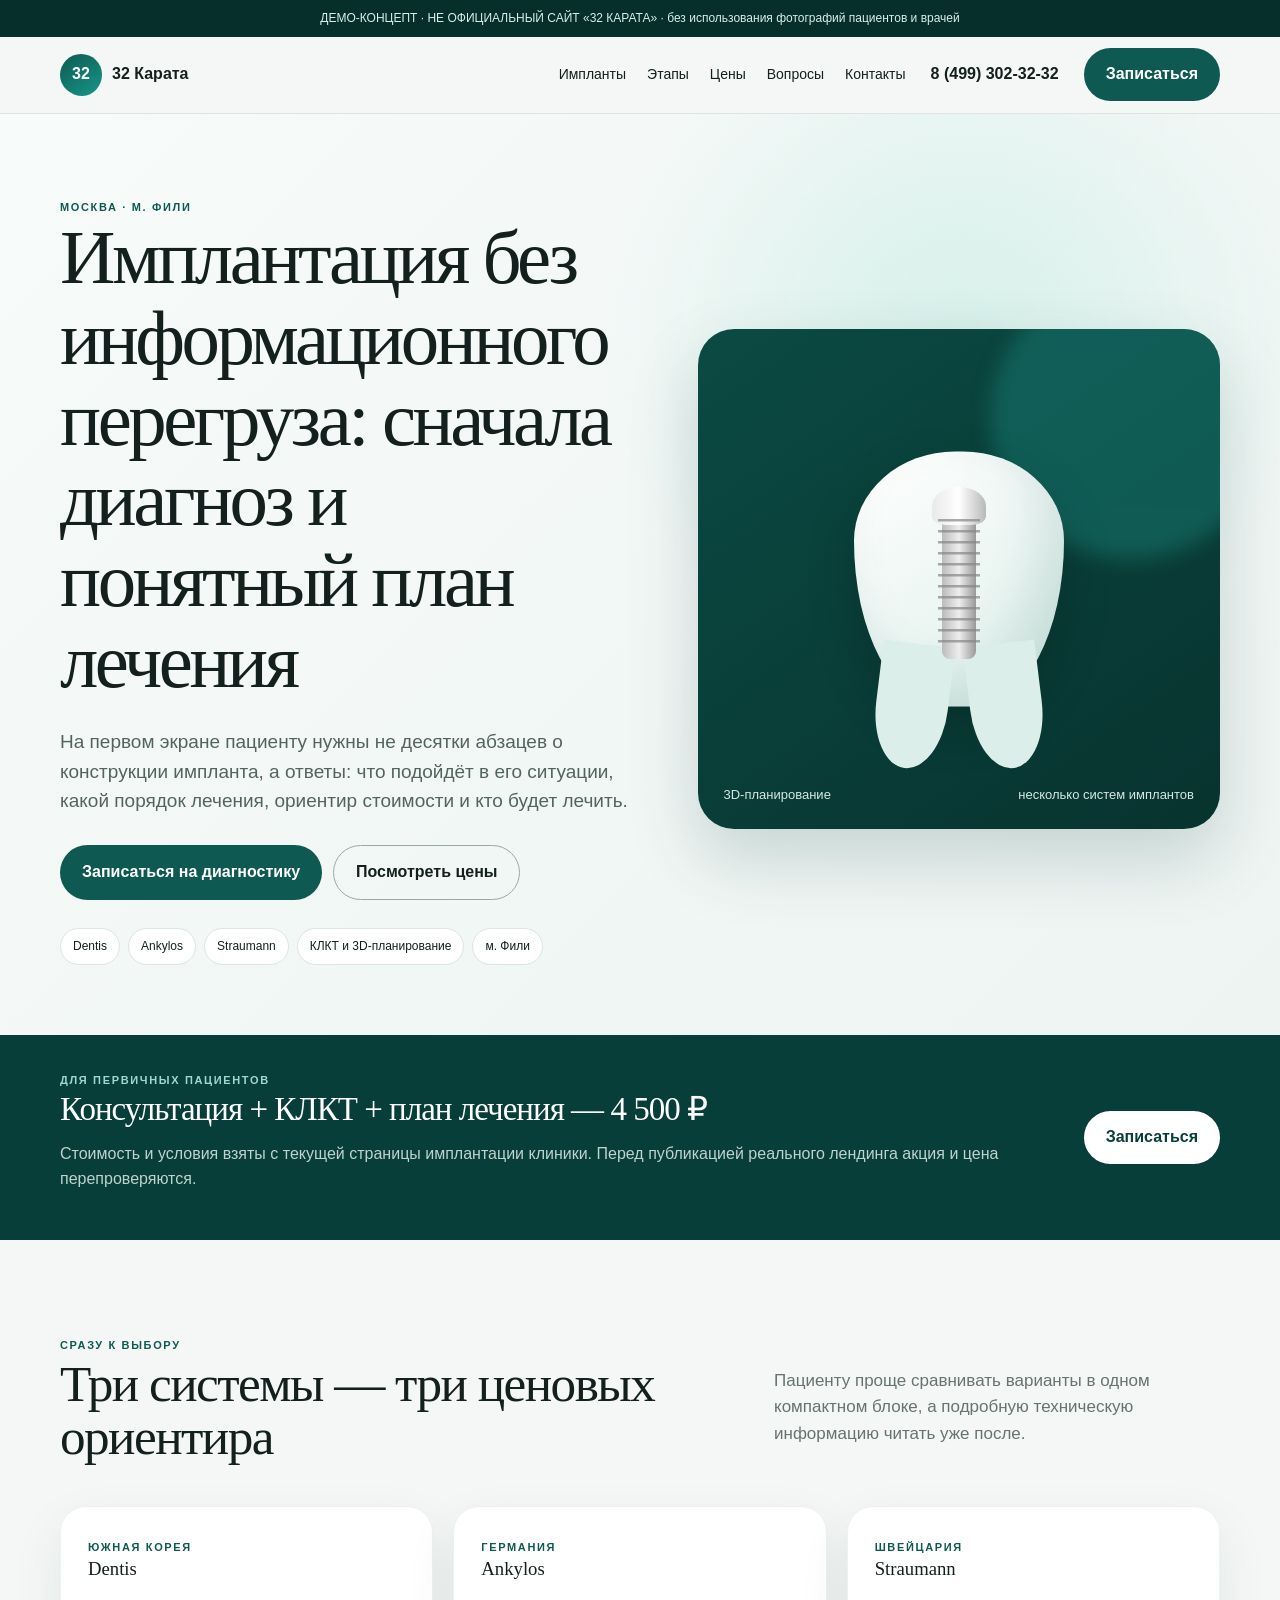
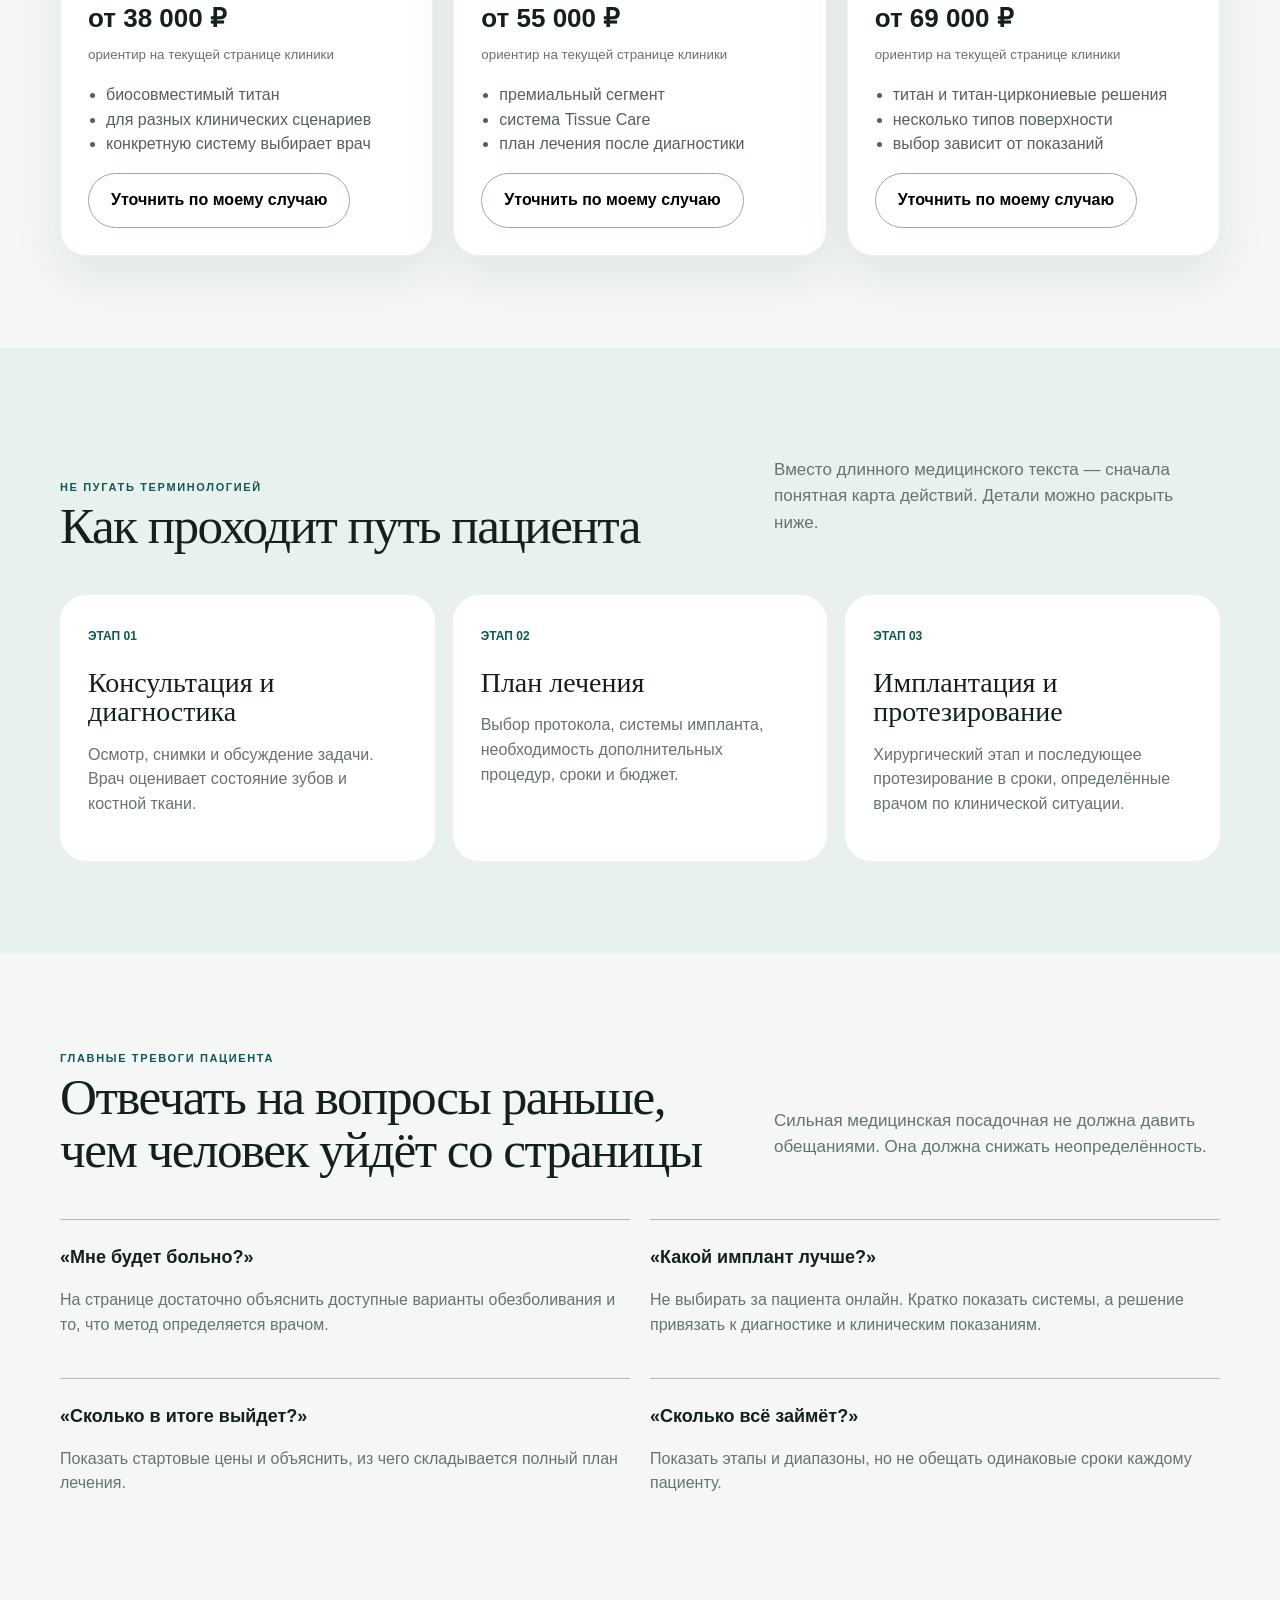
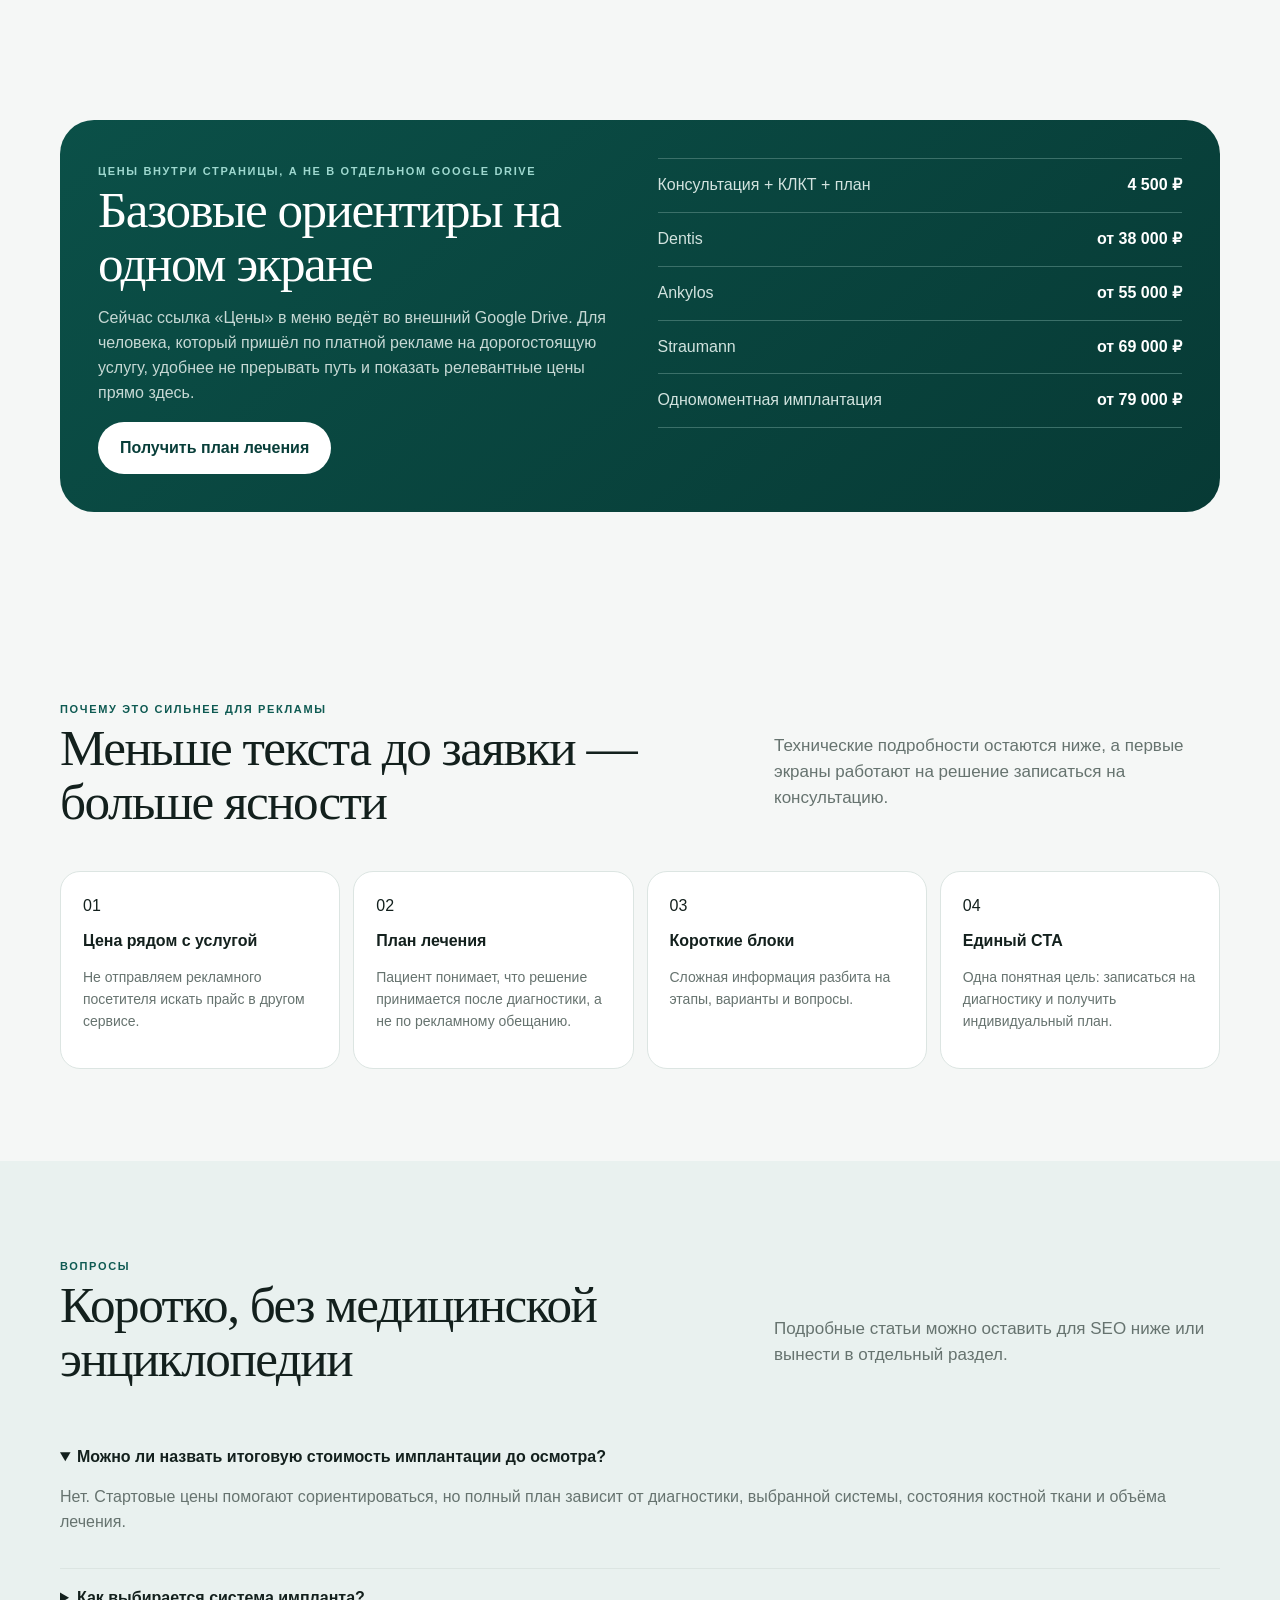
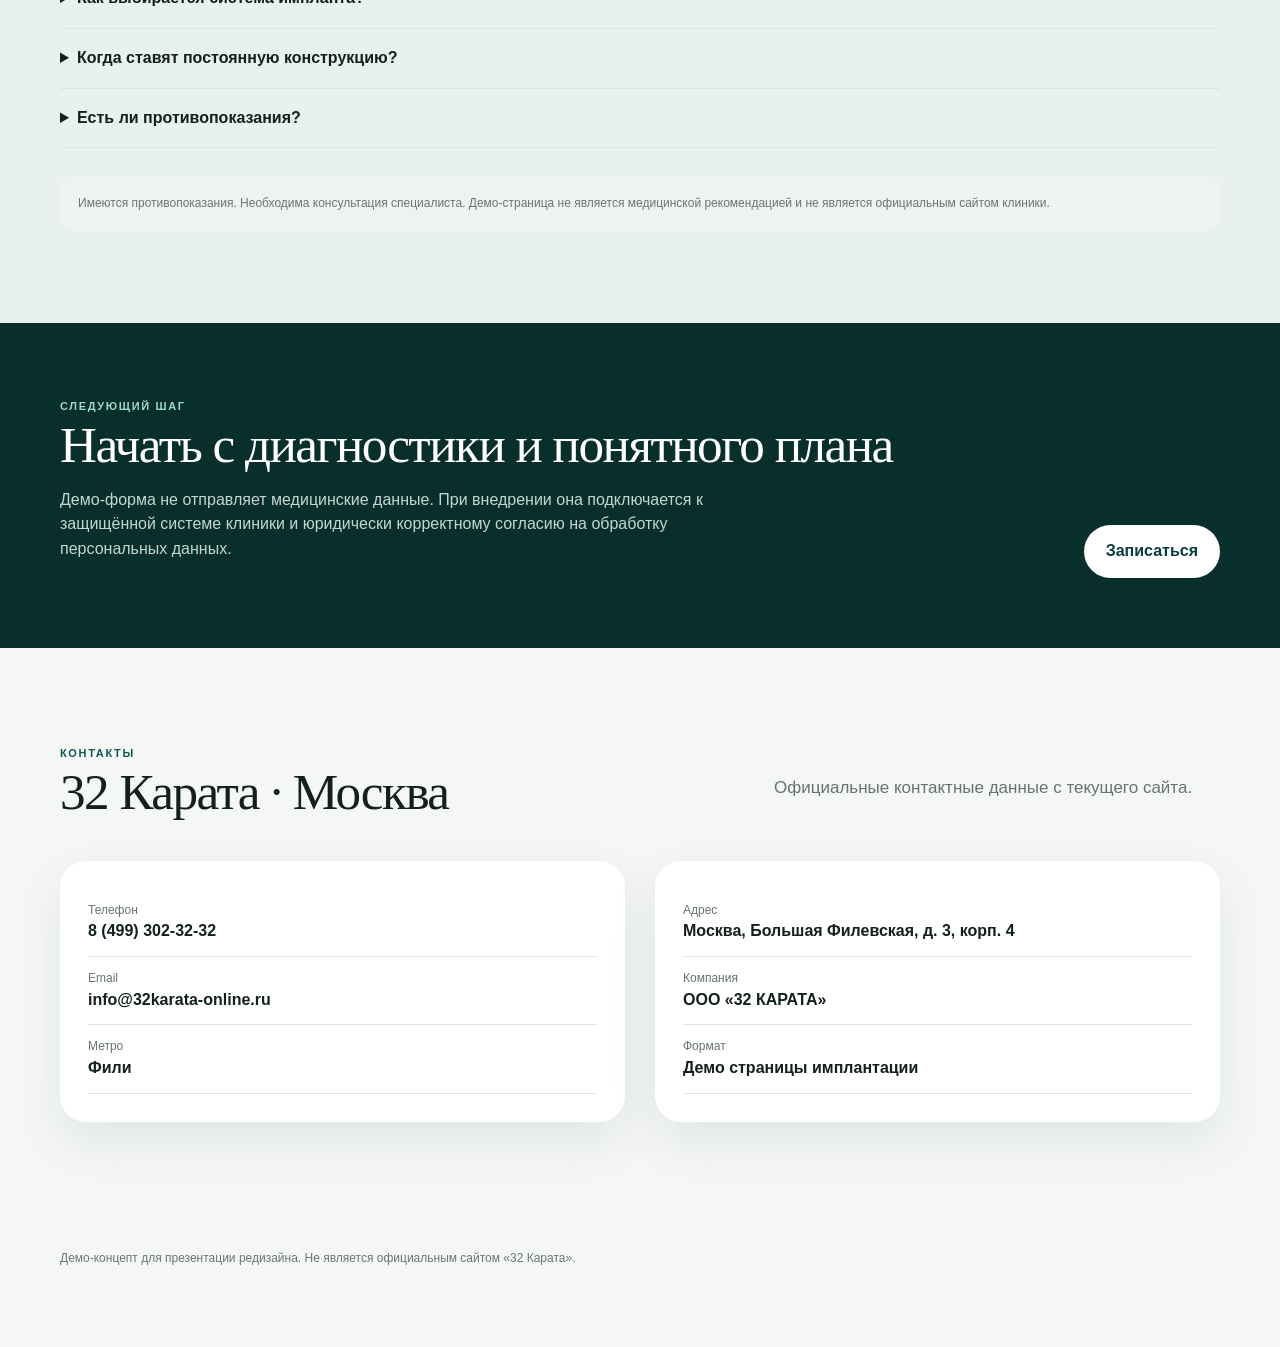
==== 32karata-demo/index.html @ 15fde4e6 "Publish 32 Karata implant demo landing page" ====
<!doctype html>
<html lang="ru">
<head>
<meta charset="utf-8"><meta name="viewport" content="width=device-width,initial-scale=1">
<title>32 Карата — демо-концепт страницы имплантации</title>
<meta name="description" content="Неофициальный демо-концепт посадочной страницы имплантации для клиники 32 Карата.">
<style>
:root{--bg:#f5f7f6;--ink:#13201d;--mut:#66736f;--teal:#0e5a52;--deep:#083e39;--mint:#cceee6;--gold:#c99b55;--card:#fff;--line:#dce5e2;--r:26px;--shadow:0 20px 50px rgba(8,62,57,.09)}*{box-sizing:border-box}html{scroll-behavior:smooth}body{margin:0;background:var(--bg);color:var(--ink);font-family:Inter,Segoe UI,Arial,sans-serif;line-height:1.55}a{color:inherit;text-decoration:none}button,input,textarea{font:inherit}.wrap{width:min(1160px,calc(100% - 34px));margin:auto}.demo{background:#062f2b;color:#d8eeea;padding:9px 15px;text-align:center;font-size:12px}.top{position:sticky;top:0;z-index:40;background:rgba(245,247,246,.94);backdrop-filter:blur(14px);border-bottom:1px solid rgba(10,70,64,.1)}.topin{height:76px;display:flex;align-items:center;gap:25px}.logo{display:flex;gap:10px;align-items:center;font-weight:900}.gem{width:42px;height:42px;border-radius:50% 50% 46% 54%/50% 48% 52% 50%;background:linear-gradient(145deg,var(--teal),#179688);display:grid;place-items:center;color:#fff}.nav{display:flex;gap:21px;margin-left:auto;font-size:14px}.phone{font-weight:900;white-space:nowrap}.btn{border:0;border-radius:999px;padding:14px 22px;font-weight:800;cursor:pointer;display:inline-flex;align-items:center;justify-content:center}.btn-primary{background:var(--teal);color:#fff}.btn-light{background:#fff;color:var(--deep)}.btn-outline{border:1px solid #99aaa5;background:transparent}.hero{padding:80px 0 70px;background:radial-gradient(circle at 75% 25%,#d6f0ea 0,transparent 30%),linear-gradient(135deg,#f7fbfa,#edf4f2)}.hero-grid{display:grid;grid-template-columns:1.05fr .95fr;gap:60px;align-items:center}.ey{font-size:11px;text-transform:uppercase;letter-spacing:.15em;font-weight:900;color:var(--teal)}h1,h2,h3{font-family:Georgia,serif;font-weight:500;line-height:1.05;margin:0}h1{font-size:clamp(46px,6vw,78px);letter-spacing:-.045em}h2{font-size:clamp(36px,4vw,58px);letter-spacing:-.03em}.lead{font-size:19px;color:#53645f;max-width:720px;margin:25px 0 30px}.actions{display:flex;gap:11px;flex-wrap:wrap}.chips{display:flex;gap:8px;flex-wrap:wrap;margin-top:28px}.chip{background:#fff;border:1px solid var(--line);border-radius:999px;padding:8px 12px;font-size:12px}.visual{min-height:500px;border-radius:36px;background:linear-gradient(145deg,#0b4a43,#08332f);position:relative;overflow:hidden;box-shadow:0 30px 70px rgba(8,62,57,.18)}.orb{position:absolute;width:280px;height:280px;border-radius:50%;background:#1a8278;filter:blur(10px);opacity:.45;right:-50px;top:-50px}.tooth{position:absolute;left:50%;top:50%;width:210px;height:255px;transform:translate(-50%,-50%);background:linear-gradient(145deg,#fff,#dceee9);border-radius:48% 48% 42% 42% / 35% 35% 65% 65%;box-shadow:inset -20px -25px 50px rgba(14,90,82,.13),0 20px 50px rgba(0,0,0,.18)}.tooth:before,.tooth:after{content:"";position:absolute;background:#dceee9;width:72px;height:125px;bottom:-62px;border-radius:0 0 55% 55%}.tooth:before{left:22px;transform:rotate(7deg)}.tooth:after{right:22px;transform:rotate(-7deg)}.implant{position:absolute;left:50%;top:51%;transform:translate(-50%,-50%);width:34px;height:150px;background:linear-gradient(90deg,#bbb,#eee,#999);border-radius:8px}.implant:before{content:"";position:absolute;left:-10px;top:-22px;width:54px;height:38px;border-radius:50% 50% 25% 25%;background:linear-gradient(90deg,#e9e9e9,#fff,#b8b8b8)}.implant:after{content:"";position:absolute;inset:8px -4px;background:repeating-linear-gradient(0deg,transparent 0 8px,#858585 9px 11px);opacity:.7}.vlabel{position:absolute;left:26px;right:26px;bottom:24px;color:#d5e8e4;font-size:13px;display:flex;justify-content:space-between}.offer{background:var(--deep);color:#fff;padding:32px 0}.offergrid{display:grid;grid-template-columns:1fr auto;gap:40px;align-items:center}.offer h2{font-size:33px}.offer p{color:#bfd2ce}.section{padding:92px 0}.head{display:grid;grid-template-columns:1.2fr .8fr;gap:45px;align-items:end;margin-bottom:42px}.head p{color:var(--mut);font-size:17px}.systems{display:grid;grid-template-columns:repeat(3,1fr);gap:20px}.system{background:var(--card);padding:27px;border-radius:var(--r);box-shadow:var(--shadow);border:1px solid #edf1ef}.system .price{font-size:26px;font-weight:900;margin:19px 0 4px}.system small{color:var(--mut)}.system ul{padding-left:18px;color:#53615d}.process{background:#e9f1ef}.steps{display:grid;grid-template-columns:repeat(3,1fr);gap:18px}.step{background:#fff;padding:28px;border-radius:var(--r)}.step span{font-size:12px;color:var(--teal);font-weight:900}.step h3{font-size:28px;margin:20px 0 10px}.step p{color:var(--mut)}.fear{display:grid;grid-template-columns:1fr 1fr;gap:20px}.fearcard{border-top:1px solid #aebebb;padding:24px 0}.fearcard b{display:block;font-size:18px}.fearcard p{color:var(--mut)}.pricebox{background:linear-gradient(140deg,#0b5048,#073a35);color:#fff;border-radius:34px;padding:38px}.pricegrid{display:grid;grid-template-columns:1fr 1fr;gap:35px}.pricebox p{color:#c6d8d4}.pricebox .rows{border-top:1px solid #3b7069}.prow{display:flex;justify-content:space-between;gap:25px;padding:14px 0;border-bottom:1px solid #3b7069}.prow span{color:#d2e3df}.prow b{white-space:nowrap}.why{display:grid;grid-template-columns:repeat(4,1fr);gap:13px}.why article{background:#fff;padding:22px;border-radius:20px;border:1px solid var(--line)}.why b{display:block;margin:10px 0}.why p{color:var(--mut);font-size:14px}.faq details{border-bottom:1px solid var(--line);padding:17px 0}.faq summary{font-weight:800;cursor:pointer}.faq p{color:var(--mut)}.cta{background:#082f2b;color:#fff;padding:70px 0}.ctagrid{display:grid;grid-template-columns:1fr auto;gap:40px;align-items:end}.ctagrid p{color:#c5d6d2;max-width:700px}.contacts{display:grid;grid-template-columns:1fr 1fr;gap:30px}.box{background:#fff;padding:28px;border-radius:var(--r);box-shadow:var(--shadow)}.box div{padding:12px 0;border-bottom:1px solid var(--line)}.box span{display:block;color:var(--mut);font-size:12px}.legal{font-size:12px;color:#6a7672;background:#eef3f1;padding:18px;border-radius:14px;margin-top:28px}.footer{padding:35px 0 80px;color:#6b7672;font-size:12px}.modal{display:none;position:fixed;inset:0;z-index:80}.modal.open{display:block}.back{position:absolute;inset:0;background:rgba(0,0,0,.58)}.panel{position:absolute;right:0;top:0;height:100%;width:min(520px,100%);background:#fff;padding:42px;overflow:auto}.close{position:absolute;right:18px;top:12px;border:0;background:none;font-size:34px}.panel form{display:grid;gap:12px;margin-top:20px}.panel input,.panel textarea{padding:13px;border:1px solid var(--line);border-radius:12px}.success{background:#e0f1ed;padding:16px;border-radius:12px}.mobile{display:none}
@media(max-width:900px){.nav{display:none}.hero-grid,.head,.pricegrid,.contacts{grid-template-columns:1fr}.systems{grid-template-columns:1fr 1fr}.why{grid-template-columns:1fr 1fr}.steps{grid-template-columns:1fr}.visual{min-height:380px}.offergrid,.ctagrid{grid-template-columns:1fr}.phone{margin-left:auto}}
@media(max-width:620px){.wrap{width:calc(100% - 24px)}.section{padding:68px 0}.topin{height:66px}.phone{display:none}.hero{padding-top:58px}.systems,.why,.fear{grid-template-columns:1fr}.chips{gap:6px}.mobile{display:grid;grid-template-columns:1fr 1.4fr;position:fixed;left:8px;right:8px;bottom:8px;z-index:60;background:#073d37;border-radius:999px;overflow:hidden}.mobile a,.mobile button{border:0;padding:13px;background:transparent;color:#fff;font-weight:800}.mobile button{background:#cceee6;color:#0b3b36}}
</style>
</head>
<body>
<div class="demo">ДЕМО-КОНЦЕПТ · НЕ ОФИЦИАЛЬНЫЙ САЙТ «32 КАРАТА» · без использования фотографий пациентов и врачей</div>
<header class="top"><div class="wrap topin"><a class="logo" href="#top"><span class="gem">32</span><span>32 Карата</span></a><nav class="nav"><a href="#systems">Импланты</a><a href="#process">Этапы</a><a href="#prices">Цены</a><a href="#faq">Вопросы</a><a href="#contacts">Контакты</a></nav><a class="phone" href="tel:+74993023232">8 (499) 302-32-32</a><button class="btn btn-primary" data-open>Записаться</button></div></header>
<main id="top">
<section class="hero"><div class="wrap hero-grid"><div><span class="ey">Москва · м. Фили</span><h1>Имплантация без информационного перегруза: сначала диагноз и понятный план лечения</h1><p class="lead">На первом экране пациенту нужны не десятки абзацев о конструкции импланта, а ответы: что подойдёт в его ситуации, какой порядок лечения, ориентир стоимости и кто будет лечить.</p><div class="actions"><button class="btn btn-primary" data-open>Записаться на диагностику</button><a class="btn btn-outline" href="#prices">Посмотреть цены</a></div><div class="chips"><span class="chip">Dentis</span><span class="chip">Ankylos</span><span class="chip">Straumann</span><span class="chip">КЛКТ и 3D-планирование</span><span class="chip">м. Фили</span></div></div><div class="visual"><div class="orb"></div><div class="tooth"></div><div class="implant"></div><div class="vlabel"><span>3D-планирование</span><span>несколько систем имплантов</span></div></div></div></section>
<section class="offer"><div class="wrap offergrid"><div><span class="ey" style="color:#9ed8cf">Для первичных пациентов</span><h2>Консультация + КЛКТ + план лечения — 4 500 ₽</h2><p>Стоимость и условия взяты с текущей страницы имплантации клиники. Перед публикацией реального лендинга акция и цена перепроверяются.</p></div><button class="btn btn-light" data-open>Записаться</button></div></section>
<section class="section wrap" id="systems"><div class="head"><div><span class="ey">Сразу к выбору</span><h2>Три системы — три ценовых ориентира</h2></div><p>Пациенту проще сравнивать варианты в одном компактном блоке, а подробную техническую информацию читать уже после.</p></div><div class="systems"><article class="system"><span class="ey">Южная Корея</span><h3>Dentis</h3><div class="price">от 38 000 ₽</div><small>ориентир на текущей странице клиники</small><ul><li>биосовместимый титан</li><li>для разных клинических сценариев</li><li>конкретную систему выбирает врач</li></ul><button class="btn btn-outline" data-open>Уточнить по моему случаю</button></article><article class="system"><span class="ey">Германия</span><h3>Ankylos</h3><div class="price">от 55 000 ₽</div><small>ориентир на текущей странице клиники</small><ul><li>премиальный сегмент</li><li>система Tissue Care</li><li>план лечения после диагностики</li></ul><button class="btn btn-outline" data-open>Уточнить по моему случаю</button></article><article class="system"><span class="ey">Швейцария</span><h3>Straumann</h3><div class="price">от 69 000 ₽</div><small>ориентир на текущей странице клиники</small><ul><li>титан и титан-циркониевые решения</li><li>несколько типов поверхности</li><li>выбор зависит от показаний</li></ul><button class="btn btn-outline" data-open>Уточнить по моему случаю</button></article></div></section>
<section class="section process" id="process"><div class="wrap"><div class="head"><div><span class="ey">Не пугать терминологией</span><h2>Как проходит путь пациента</h2></div><p>Вместо длинного медицинского текста — сначала понятная карта действий. Детали можно раскрыть ниже.</p></div><div class="steps"><article class="step"><span>ЭТАП 01</span><h3>Консультация и диагностика</h3><p>Осмотр, снимки и обсуждение задачи. Врач оценивает состояние зубов и костной ткани.</p></article><article class="step"><span>ЭТАП 02</span><h3>План лечения</h3><p>Выбор протокола, системы импланта, необходимость дополнительных процедур, сроки и бюджет.</p></article><article class="step"><span>ЭТАП 03</span><h3>Имплантация и протезирование</h3><p>Хирургический этап и последующее протезирование в сроки, определённые врачом по клинической ситуации.</p></article></div></div></section>
<section class="section wrap"><div class="head"><div><span class="ey">Главные тревоги пациента</span><h2>Отвечать на вопросы раньше, чем человек уйдёт со страницы</h2></div><p>Сильная медицинская посадочная не должна давить обещаниями. Она должна снижать неопределённость.</p></div><div class="fear"><div><div class="fearcard"><b>«Мне будет больно?»</b><p>На странице достаточно объяснить доступные варианты обезболивания и то, что метод определяется врачом.</p></div><div class="fearcard"><b>«Сколько в итоге выйдет?»</b><p>Показать стартовые цены и объяснить, из чего складывается полный план лечения.</p></div></div><div><div class="fearcard"><b>«Какой имплант лучше?»</b><p>Не выбирать за пациента онлайн. Кратко показать системы, а решение привязать к диагностике и клиническим показаниям.</p></div><div class="fearcard"><b>«Сколько всё займёт?»</b><p>Показать этапы и диапазоны, но не обещать одинаковые сроки каждому пациенту.</p></div></div></div></section>
<section class="section wrap" id="prices"><div class="pricebox"><div class="pricegrid"><div><span class="ey" style="color:#9ed8cf">Цены внутри страницы, а не в отдельном Google Drive</span><h2>Базовые ориентиры на одном экране</h2><p>Сейчас ссылка «Цены» в меню ведёт во внешний Google Drive. Для человека, который пришёл по платной рекламе на дорогостоящую услугу, удобнее не прерывать путь и показать релевантные цены прямо здесь.</p><button class="btn btn-light" data-open>Получить план лечения</button></div><div class="rows"><div class="prow"><span>Консультация + КЛКТ + план</span><b>4 500 ₽</b></div><div class="prow"><span>Dentis</span><b>от 38 000 ₽</b></div><div class="prow"><span>Ankylos</span><b>от 55 000 ₽</b></div><div class="prow"><span>Straumann</span><b>от 69 000 ₽</b></div><div class="prow"><span>Одномоментная имплантация</span><b>от 79 000 ₽</b></div></div></div></div></section>
<section class="section wrap"><div class="head"><div><span class="ey">Почему это сильнее для рекламы</span><h2>Меньше текста до заявки — больше ясности</h2></div><p>Технические подробности остаются ниже, а первые экраны работают на решение записаться на консультацию.</p></div><div class="why"><article><span>01</span><b>Цена рядом с услугой</b><p>Не отправляем рекламного посетителя искать прайс в другом сервисе.</p></article><article><span>02</span><b>План лечения</b><p>Пациент понимает, что решение принимается после диагностики, а не по рекламному обещанию.</p></article><article><span>03</span><b>Короткие блоки</b><p>Сложная информация разбита на этапы, варианты и вопросы.</p></article><article><span>04</span><b>Единый CTA</b><p>Одна понятная цель: записаться на диагностику и получить индивидуальный план.</p></article></div></section>
<section class="section" style="background:#e9f1ef" id="faq"><div class="wrap"><div class="head"><div><span class="ey">Вопросы</span><h2>Коротко, без медицинской энциклопедии</h2></div><p>Подробные статьи можно оставить для SEO ниже или вынести в отдельный раздел.</p></div><div class="faq"><details open><summary>Можно ли назвать итоговую стоимость имплантации до осмотра?</summary><p>Нет. Стартовые цены помогают сориентироваться, но полный план зависит от диагностики, выбранной системы, состояния костной ткани и объёма лечения.</p></details><details><summary>Как выбирается система импланта?</summary><p>Выбор выполняет врач после диагностики с учётом клинической ситуации, показаний и согласованного плана лечения.</p></details><details><summary>Когда ставят постоянную конструкцию?</summary><p>На текущей странице клиники для классического протокола указаны сроки протезирования после приживления имплантата примерно через 3–6 месяцев. Фактический срок определяет врач.</p></details><details><summary>Есть ли противопоказания?</summary><p>Да. Их оценивает врач на консультации. Информация на сайте не заменяет медицинскую диагностику.</p></details></div><div class="legal">Имеются противопоказания. Необходима консультация специалиста. Демо-страница не является медицинской рекомендацией и не является официальным сайтом клиники.</div></div></section>
<section class="cta"><div class="wrap ctagrid"><div><span class="ey" style="color:#9ed8cf">Следующий шаг</span><h2>Начать с диагностики и понятного плана</h2><p>Демо-форма не отправляет медицинские данные. При внедрении она подключается к защищённой системе клиники и юридически корректному согласию на обработку персональных данных.</p></div><button class="btn btn-light" data-open>Записаться</button></div></section>
<section class="section wrap" id="contacts"><div class="head"><div><span class="ey">Контакты</span><h2>32 Карата · Москва</h2></div><p>Официальные контактные данные с текущего сайта.</p></div><div class="contacts"><div class="box"><div><span>Телефон</span><b><a href="tel:+74993023232">8 (499) 302-32-32</a></b></div><div><span>Email</span><b>info@32karata-online.ru</b></div><div><span>Метро</span><b>Фили</b></div></div><div class="box"><div><span>Адрес</span><b>Москва, Большая Филевская, д. 3, корп. 4</b></div><div><span>Компания</span><b>ООО «32 КАРАТА»</b></div><div><span>Формат</span><b>Демо страницы имплантации</b></div></div></div></section>
</main>
<footer class="footer"><div class="wrap">Демо-концепт для презентации редизайна. Не является официальным сайтом «32 Карата».</div></footer>
<div class="mobile"><a href="tel:+74993023232">Позвонить</a><button data-open>Записаться</button></div>
<div class="modal" id="modal"><div class="back" data-close></div><div class="panel"><button class="close" data-close>×</button><span class="ey">Демо-форма</span><h2 style="font-size:42px">Записаться на консультацию</h2><p>В публичном демо отправка отключена. Реальная форма должна работать с согласиями и защищённой системой клиники.</p><form id="f"><input required placeholder="Имя"><input required placeholder="Телефон"><textarea rows="4" placeholder="Удобное время для связи"></textarea><button class="btn btn-primary" type="submit">Оставить заявку</button></form><div class="success" id="ok" hidden><b>Демо готово.</b><br>На реальном сайте здесь будет подтверждение записи.</div></div></div>
<script>const m=document.querySelector('#modal');document.querySelectorAll('[data-open]').forEach(x=>x.onclick=()=>{m.classList.add('open');document.body.style.overflow='hidden'});document.querySelectorAll('[data-close]').forEach(x=>x.onclick=()=>{m.classList.remove('open');document.body.style.overflow=''});document.querySelector('#f').onsubmit=e=>{e.preventDefault();e.target.hidden=true;document.querySelector('#ok').hidden=false};</script>
</body></html>
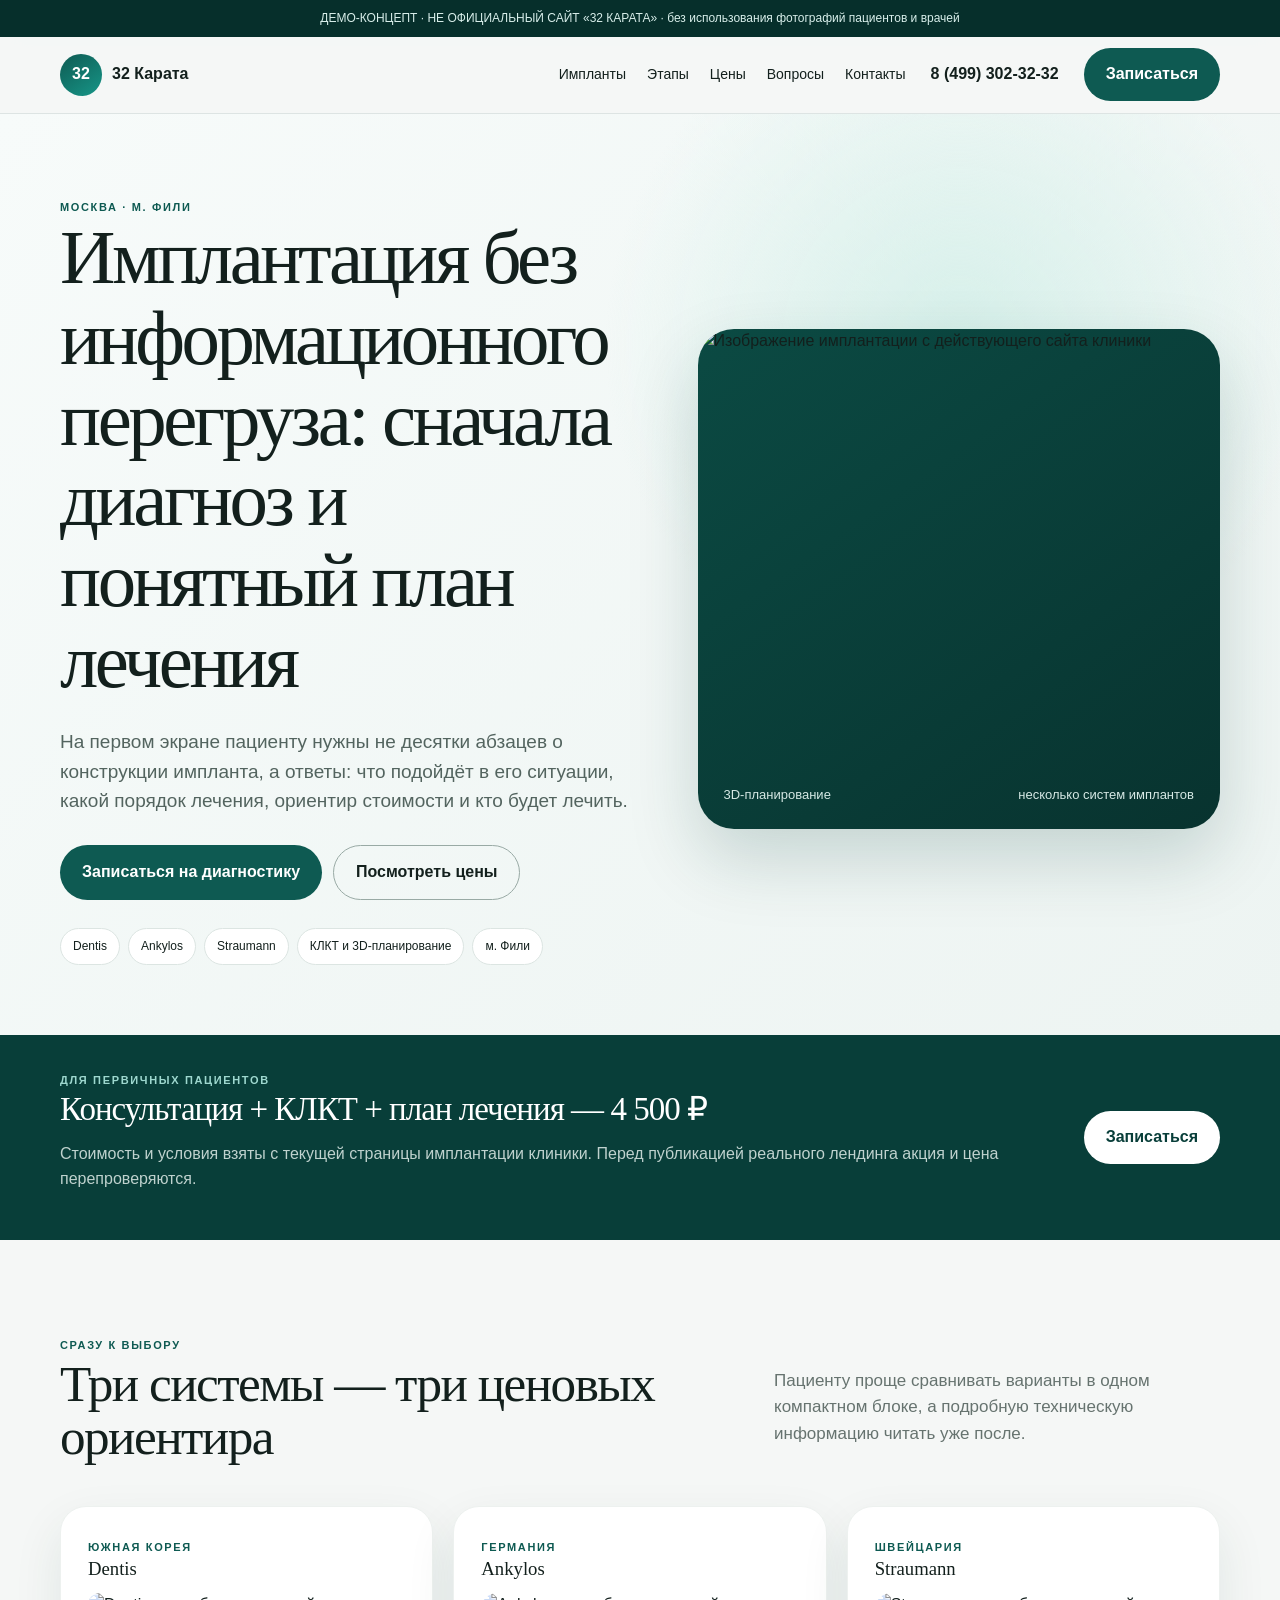
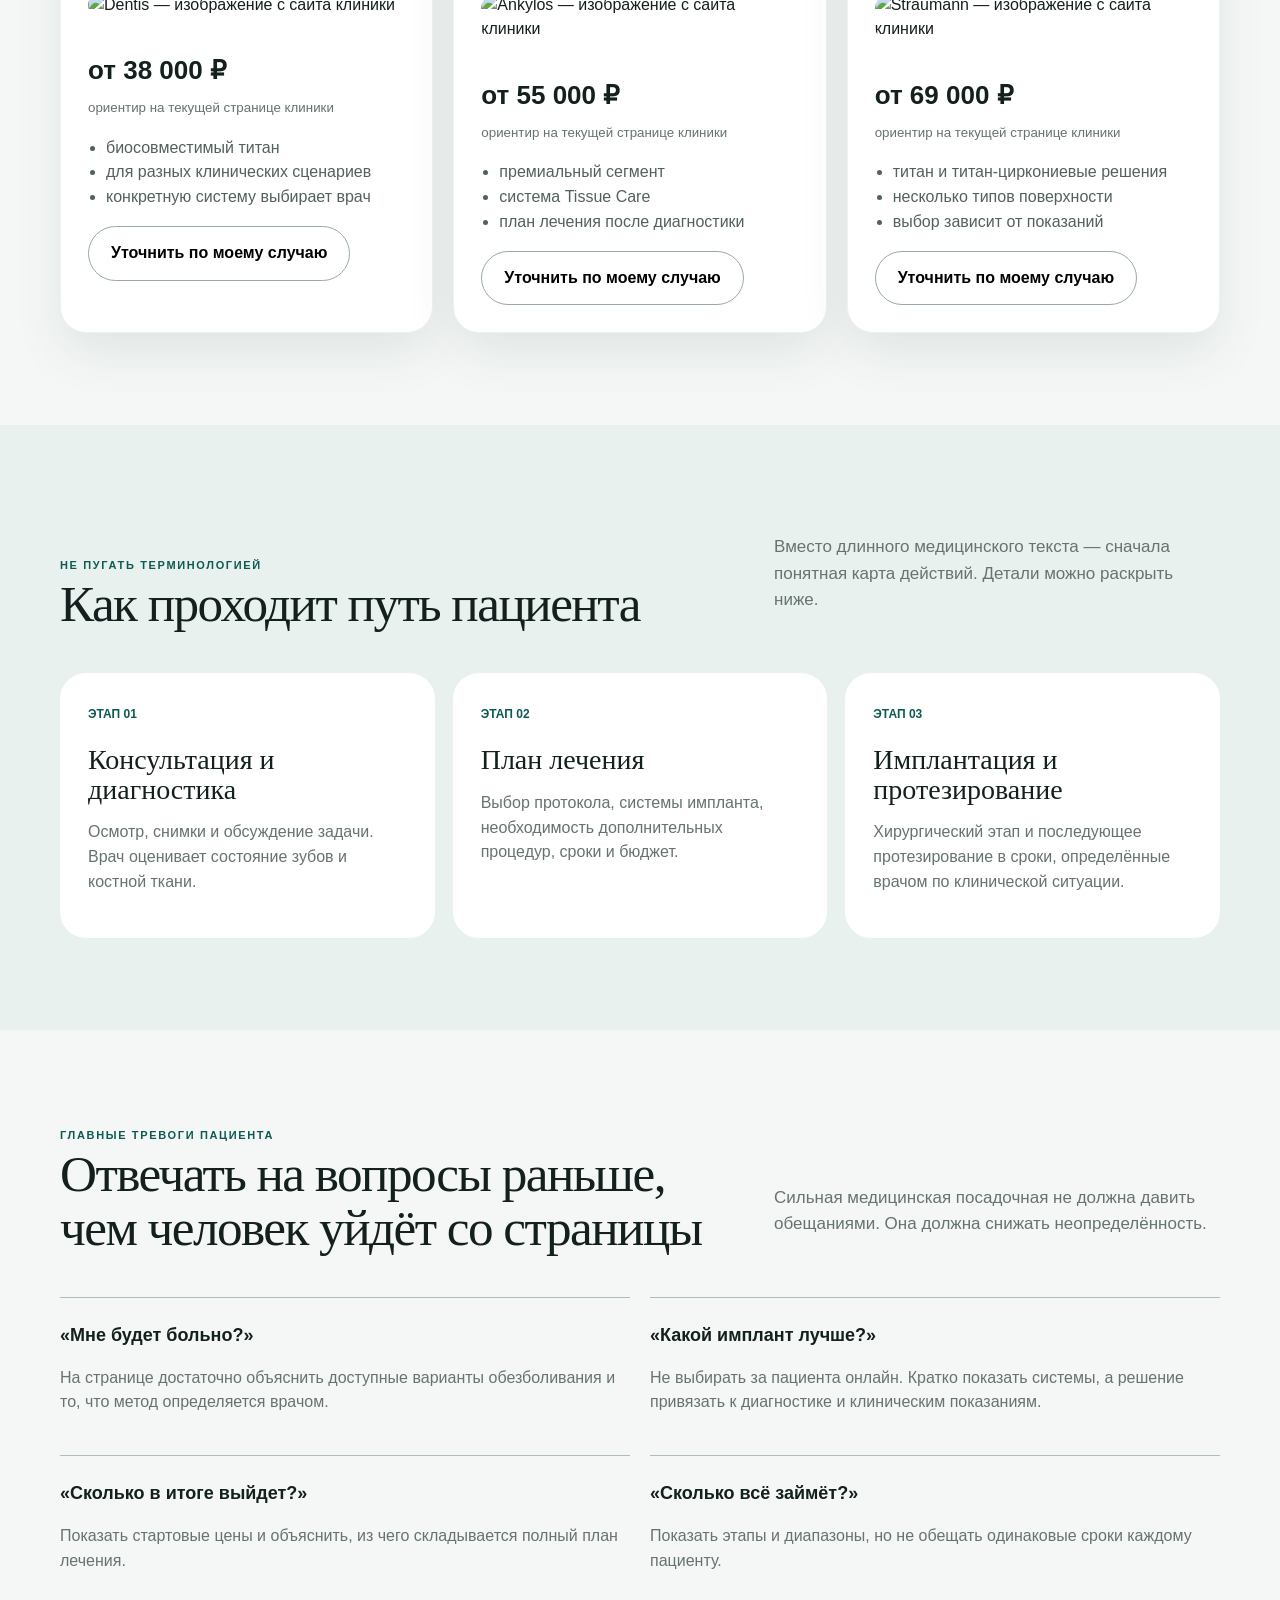
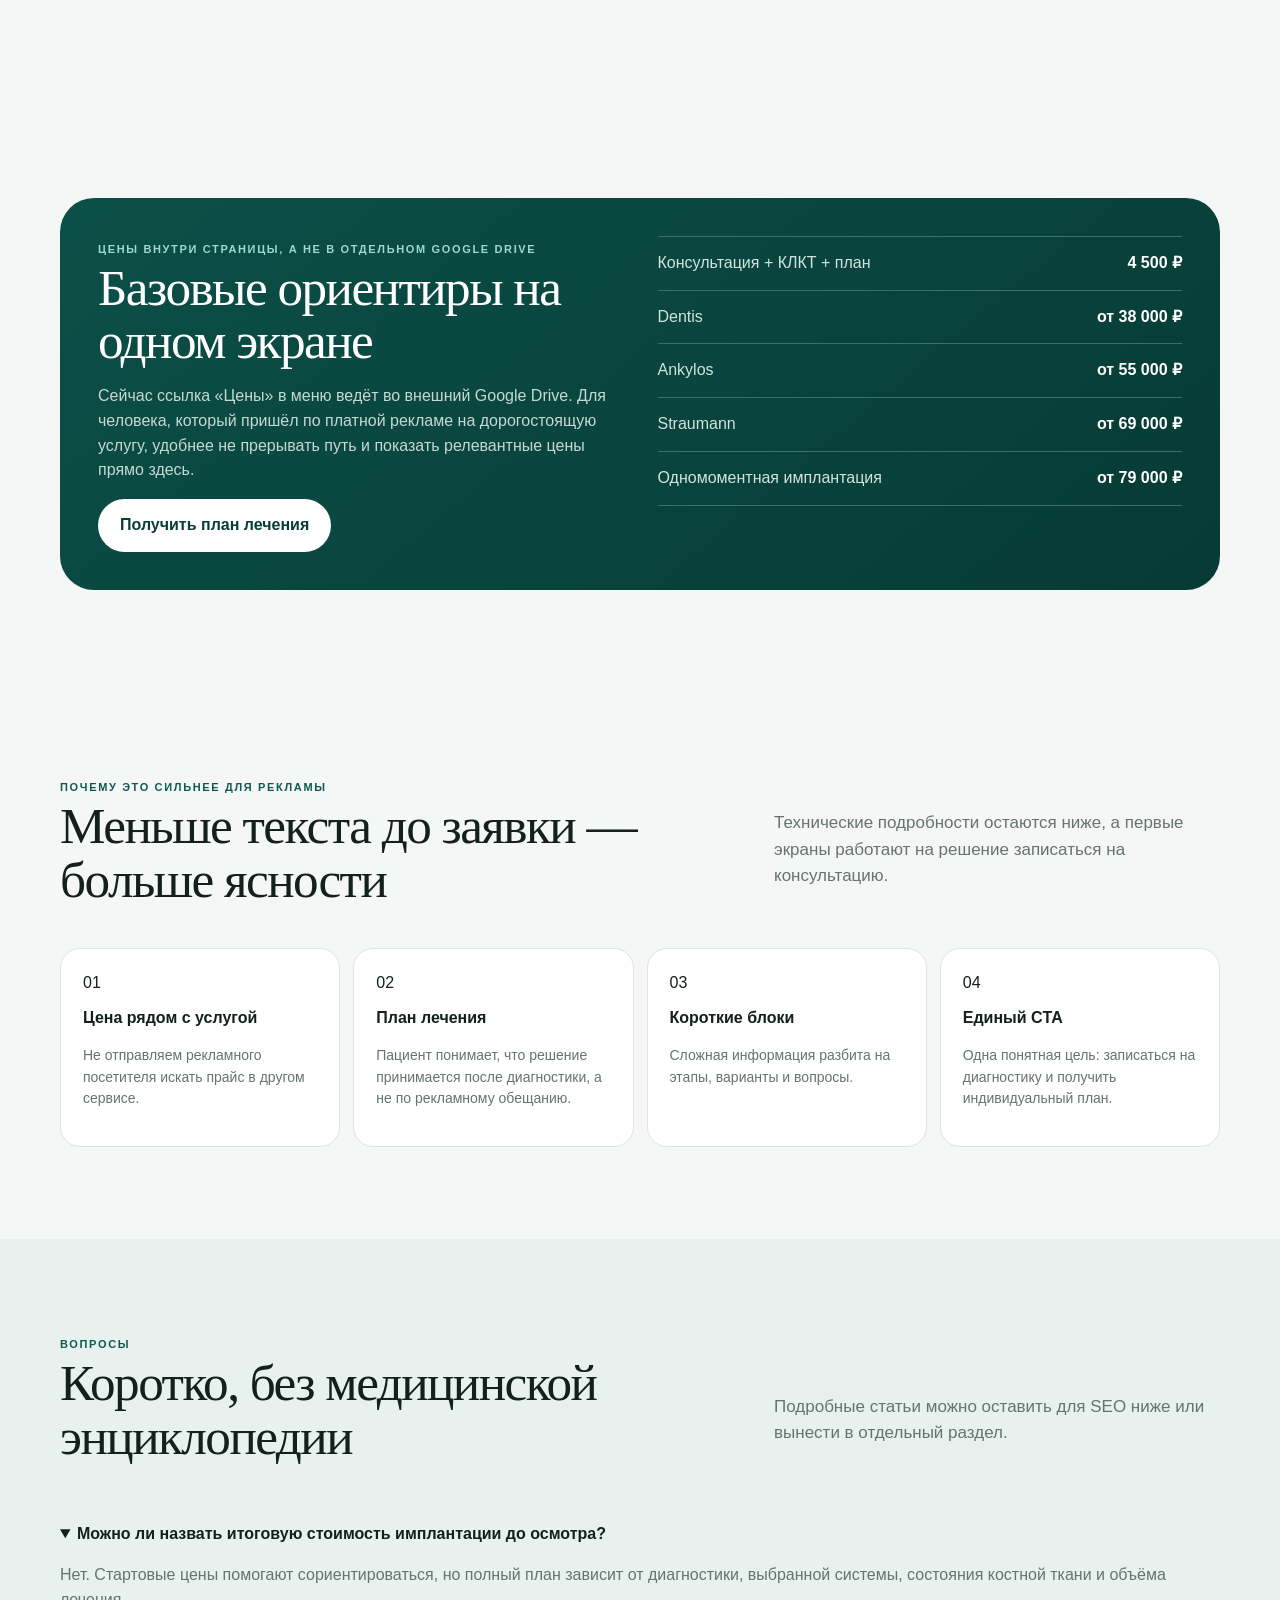
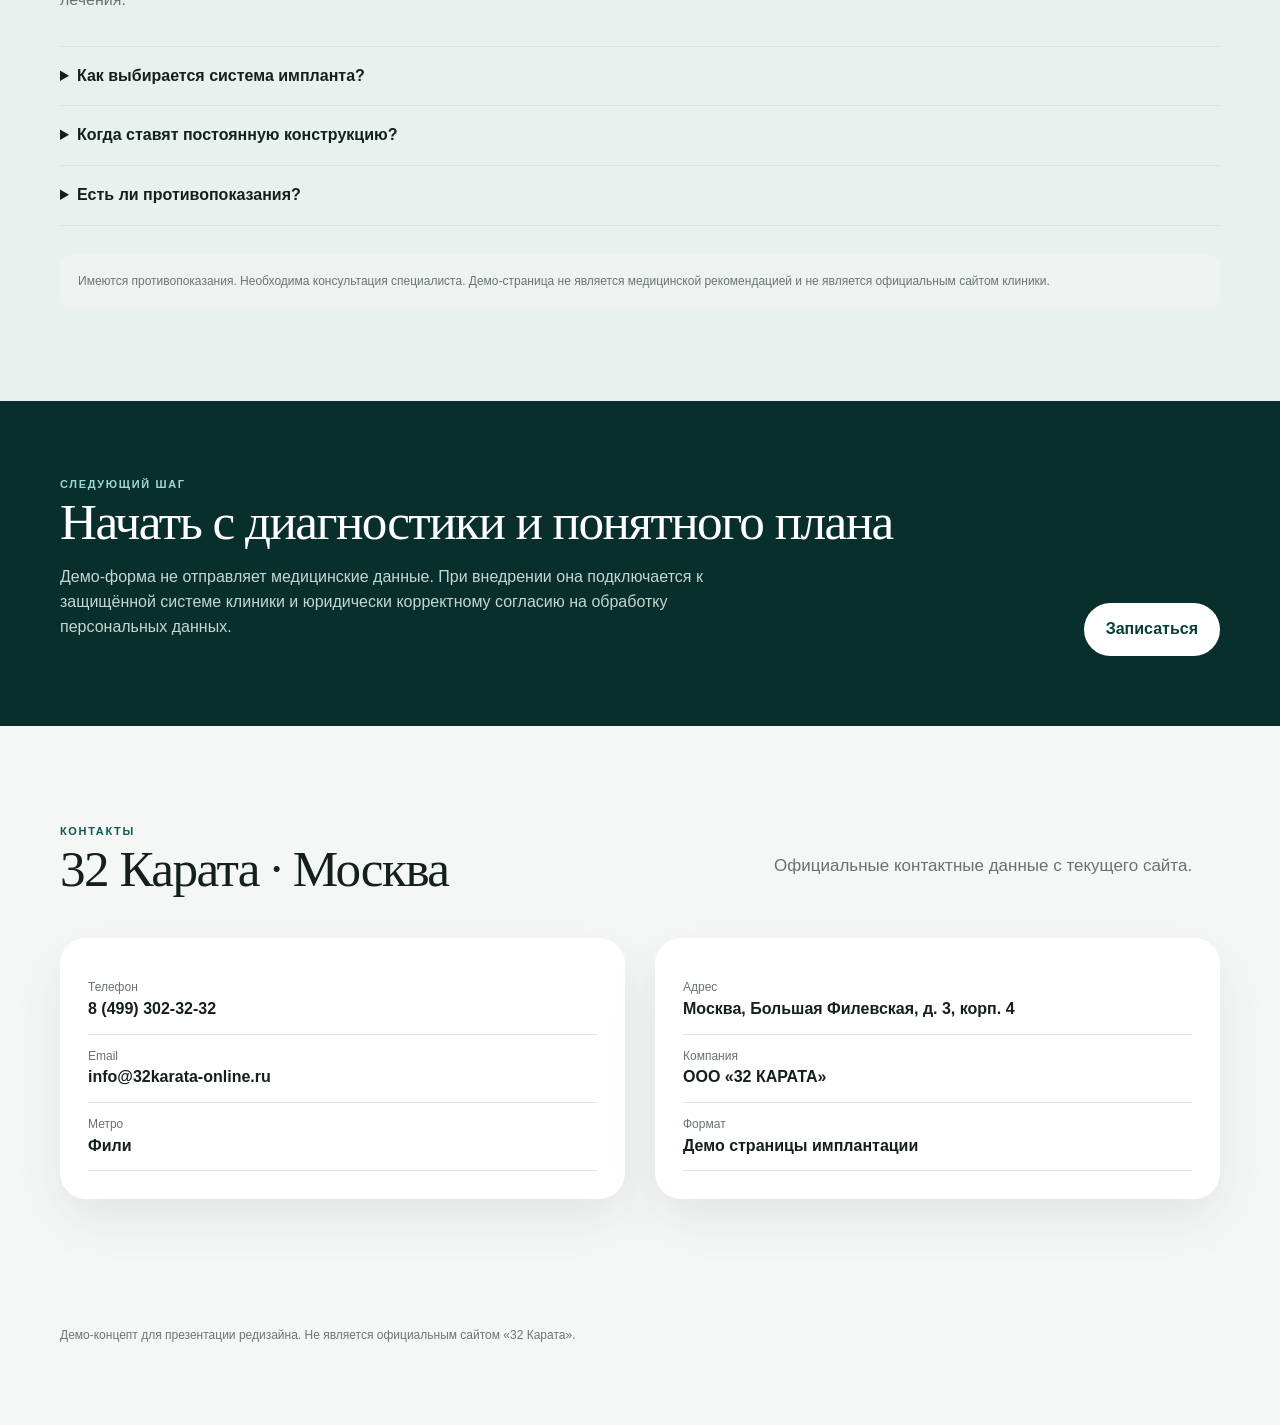
==== commit 675f0354: "Add existing site images to 32 Karata demo" ====
--- a/32karata-demo/index.html
+++ b/32karata-demo/index.html
@@ -14,9 +14,9 @@
 <div class="demo">ДЕМО-КОНЦЕПТ · НЕ ОФИЦИАЛЬНЫЙ САЙТ «32 КАРАТА» · без использования фотографий пациентов и врачей</div>
 <header class="top"><div class="wrap topin"><a class="logo" href="#top"><span class="gem">32</span><span>32 Карата</span></a><nav class="nav"><a href="#systems">Импланты</a><a href="#process">Этапы</a><a href="#prices">Цены</a><a href="#faq">Вопросы</a><a href="#contacts">Контакты</a></nav><a class="phone" href="tel:+74993023232">8 (499) 302-32-32</a><button class="btn btn-primary" data-open>Записаться</button></div></header>
 <main id="top">
-<section class="hero"><div class="wrap hero-grid"><div><span class="ey">Москва · м. Фили</span><h1>Имплантация без информационного перегруза: сначала диагноз и понятный план лечения</h1><p class="lead">На первом экране пациенту нужны не десятки абзацев о конструкции импланта, а ответы: что подойдёт в его ситуации, какой порядок лечения, ориентир стоимости и кто будет лечить.</p><div class="actions"><button class="btn btn-primary" data-open>Записаться на диагностику</button><a class="btn btn-outline" href="#prices">Посмотреть цены</a></div><div class="chips"><span class="chip">Dentis</span><span class="chip">Ankylos</span><span class="chip">Straumann</span><span class="chip">КЛКТ и 3D-планирование</span><span class="chip">м. Фили</span></div></div><div class="visual"><div class="orb"></div><div class="tooth"></div><div class="implant"></div><div class="vlabel"><span>3D-планирование</span><span>несколько систем имплантов</span></div></div></div></section>
+<section class="hero"><div class="wrap hero-grid"><div><span class="ey">Москва · м. Фили</span><h1>Имплантация без информационного перегруза: сначала диагноз и понятный план лечения</h1><p class="lead">На первом экране пациенту нужны не десятки абзацев о конструкции импланта, а ответы: что подойдёт в его ситуации, какой порядок лечения, ориентир стоимости и кто будет лечить.</p><div class="actions"><button class="btn btn-primary" data-open>Записаться на диагностику</button><a class="btn btn-outline" href="#prices">Посмотреть цены</a></div><div class="chips"><span class="chip">Dentis</span><span class="chip">Ankylos</span><span class="chip">Straumann</span><span class="chip">КЛКТ и 3D-планирование</span><span class="chip">м. Фили</span></div></div><div class="visual"><img src="https://static.tildacdn.com/tild3834-3237-4564-a666-383036346336/image_358.png" alt="Изображение имплантации с действующего сайта клиники" loading="eager" style="width:100%;height:100%;object-fit:cover;display:block"><div class="vlabel"><span>3D-планирование</span><span>несколько систем имплантов</span></div></div></div></section>
 <section class="offer"><div class="wrap offergrid"><div><span class="ey" style="color:#9ed8cf">Для первичных пациентов</span><h2>Консультация + КЛКТ + план лечения — 4 500 ₽</h2><p>Стоимость и условия взяты с текущей страницы имплантации клиники. Перед публикацией реального лендинга акция и цена перепроверяются.</p></div><button class="btn btn-light" data-open>Записаться</button></div></section>
-<section class="section wrap" id="systems"><div class="head"><div><span class="ey">Сразу к выбору</span><h2>Три системы — три ценовых ориентира</h2></div><p>Пациенту проще сравнивать варианты в одном компактном блоке, а подробную техническую информацию читать уже после.</p></div><div class="systems"><article class="system"><span class="ey">Южная Корея</span><h3>Dentis</h3><div class="price">от 38 000 ₽</div><small>ориентир на текущей странице клиники</small><ul><li>биосовместимый титан</li><li>для разных клинических сценариев</li><li>конкретную систему выбирает врач</li></ul><button class="btn btn-outline" data-open>Уточнить по моему случаю</button></article><article class="system"><span class="ey">Германия</span><h3>Ankylos</h3><div class="price">от 55 000 ₽</div><small>ориентир на текущей странице клиники</small><ul><li>премиальный сегмент</li><li>система Tissue Care</li><li>план лечения после диагностики</li></ul><button class="btn btn-outline" data-open>Уточнить по моему случаю</button></article><article class="system"><span class="ey">Швейцария</span><h3>Straumann</h3><div class="price">от 69 000 ₽</div><small>ориентир на текущей странице клиники</small><ul><li>титан и титан-циркониевые решения</li><li>несколько типов поверхности</li><li>выбор зависит от показаний</li></ul><button class="btn btn-outline" data-open>Уточнить по моему случаю</button></article></div></section>
+<section class="section wrap" id="systems"><div class="head"><div><span class="ey">Сразу к выбору</span><h2>Три системы — три ценовых ориентира</h2></div><p>Пациенту проще сравнивать варианты в одном компактном блоке, а подробную техническую информацию читать уже после.</p></div><div class="systems"><article class="system"><span class="ey">Южная Корея</span><h3>Dentis</h3><img src="https://static.tildacdn.com/tild3834-3237-4564-a666-383036346336/image_358.png" alt="Dentis — изображение с сайта клиники" loading="lazy" style="width:100%;height:155px;object-fit:cover;border-radius:16px;margin:14px 0"><div class="price">от 38 000 ₽</div><small>ориентир на текущей странице клиники</small><ul><li>биосовместимый титан</li><li>для разных клинических сценариев</li><li>конкретную систему выбирает врач</li></ul><button class="btn btn-outline" data-open>Уточнить по моему случаю</button></article><article class="system"><span class="ey">Германия</span><h3>Ankylos</h3><img src="https://static.tildacdn.com/tild3738-3437-4563-b262-326631643834/image_360.png" alt="Ankylos — изображение с сайта клиники" loading="lazy" style="width:100%;height:155px;object-fit:cover;border-radius:16px;margin:14px 0"><div class="price">от 55 000 ₽</div><small>ориентир на текущей странице клиники</small><ul><li>премиальный сегмент</li><li>система Tissue Care</li><li>план лечения после диагностики</li></ul><button class="btn btn-outline" data-open>Уточнить по моему случаю</button></article><article class="system"><span class="ey">Швейцария</span><h3>Straumann</h3><img src="https://static.tildacdn.com/tild3730-3634-4734-b363-626332383639/image_362.png" alt="Straumann — изображение с сайта клиники" loading="lazy" style="width:100%;height:155px;object-fit:cover;border-radius:16px;margin:14px 0"><div class="price">от 69 000 ₽</div><small>ориентир на текущей странице клиники</small><ul><li>титан и титан-циркониевые решения</li><li>несколько типов поверхности</li><li>выбор зависит от показаний</li></ul><button class="btn btn-outline" data-open>Уточнить по моему случаю</button></article></div></section>
 <section class="section process" id="process"><div class="wrap"><div class="head"><div><span class="ey">Не пугать терминологией</span><h2>Как проходит путь пациента</h2></div><p>Вместо длинного медицинского текста — сначала понятная карта действий. Детали можно раскрыть ниже.</p></div><div class="steps"><article class="step"><span>ЭТАП 01</span><h3>Консультация и диагностика</h3><p>Осмотр, снимки и обсуждение задачи. Врач оценивает состояние зубов и костной ткани.</p></article><article class="step"><span>ЭТАП 02</span><h3>План лечения</h3><p>Выбор протокола, системы импланта, необходимость дополнительных процедур, сроки и бюджет.</p></article><article class="step"><span>ЭТАП 03</span><h3>Имплантация и протезирование</h3><p>Хирургический этап и последующее протезирование в сроки, определённые врачом по клинической ситуации.</p></article></div></div></section>
 <section class="section wrap"><div class="head"><div><span class="ey">Главные тревоги пациента</span><h2>Отвечать на вопросы раньше, чем человек уйдёт со страницы</h2></div><p>Сильная медицинская посадочная не должна давить обещаниями. Она должна снижать неопределённость.</p></div><div class="fear"><div><div class="fearcard"><b>«Мне будет больно?»</b><p>На странице достаточно объяснить доступные варианты обезболивания и то, что метод определяется врачом.</p></div><div class="fearcard"><b>«Сколько в итоге выйдет?»</b><p>Показать стартовые цены и объяснить, из чего складывается полный план лечения.</p></div></div><div><div class="fearcard"><b>«Какой имплант лучше?»</b><p>Не выбирать за пациента онлайн. Кратко показать системы, а решение привязать к диагностике и клиническим показаниям.</p></div><div class="fearcard"><b>«Сколько всё займёт?»</b><p>Показать этапы и диапазоны, но не обещать одинаковые сроки каждому пациенту.</p></div></div></div></section>
 <section class="section wrap" id="prices"><div class="pricebox"><div class="pricegrid"><div><span class="ey" style="color:#9ed8cf">Цены внутри страницы, а не в отдельном Google Drive</span><h2>Базовые ориентиры на одном экране</h2><p>Сейчас ссылка «Цены» в меню ведёт во внешний Google Drive. Для человека, который пришёл по платной рекламе на дорогостоящую услугу, удобнее не прерывать путь и показать релевантные цены прямо здесь.</p><button class="btn btn-light" data-open>Получить план лечения</button></div><div class="rows"><div class="prow"><span>Консультация + КЛКТ + план</span><b>4 500 ₽</b></div><div class="prow"><span>Dentis</span><b>от 38 000 ₽</b></div><div class="prow"><span>Ankylos</span><b>от 55 000 ₽</b></div><div class="prow"><span>Straumann</span><b>от 69 000 ₽</b></div><div class="prow"><span>Одномоментная имплантация</span><b>от 79 000 ₽</b></div></div></div></div></section>
